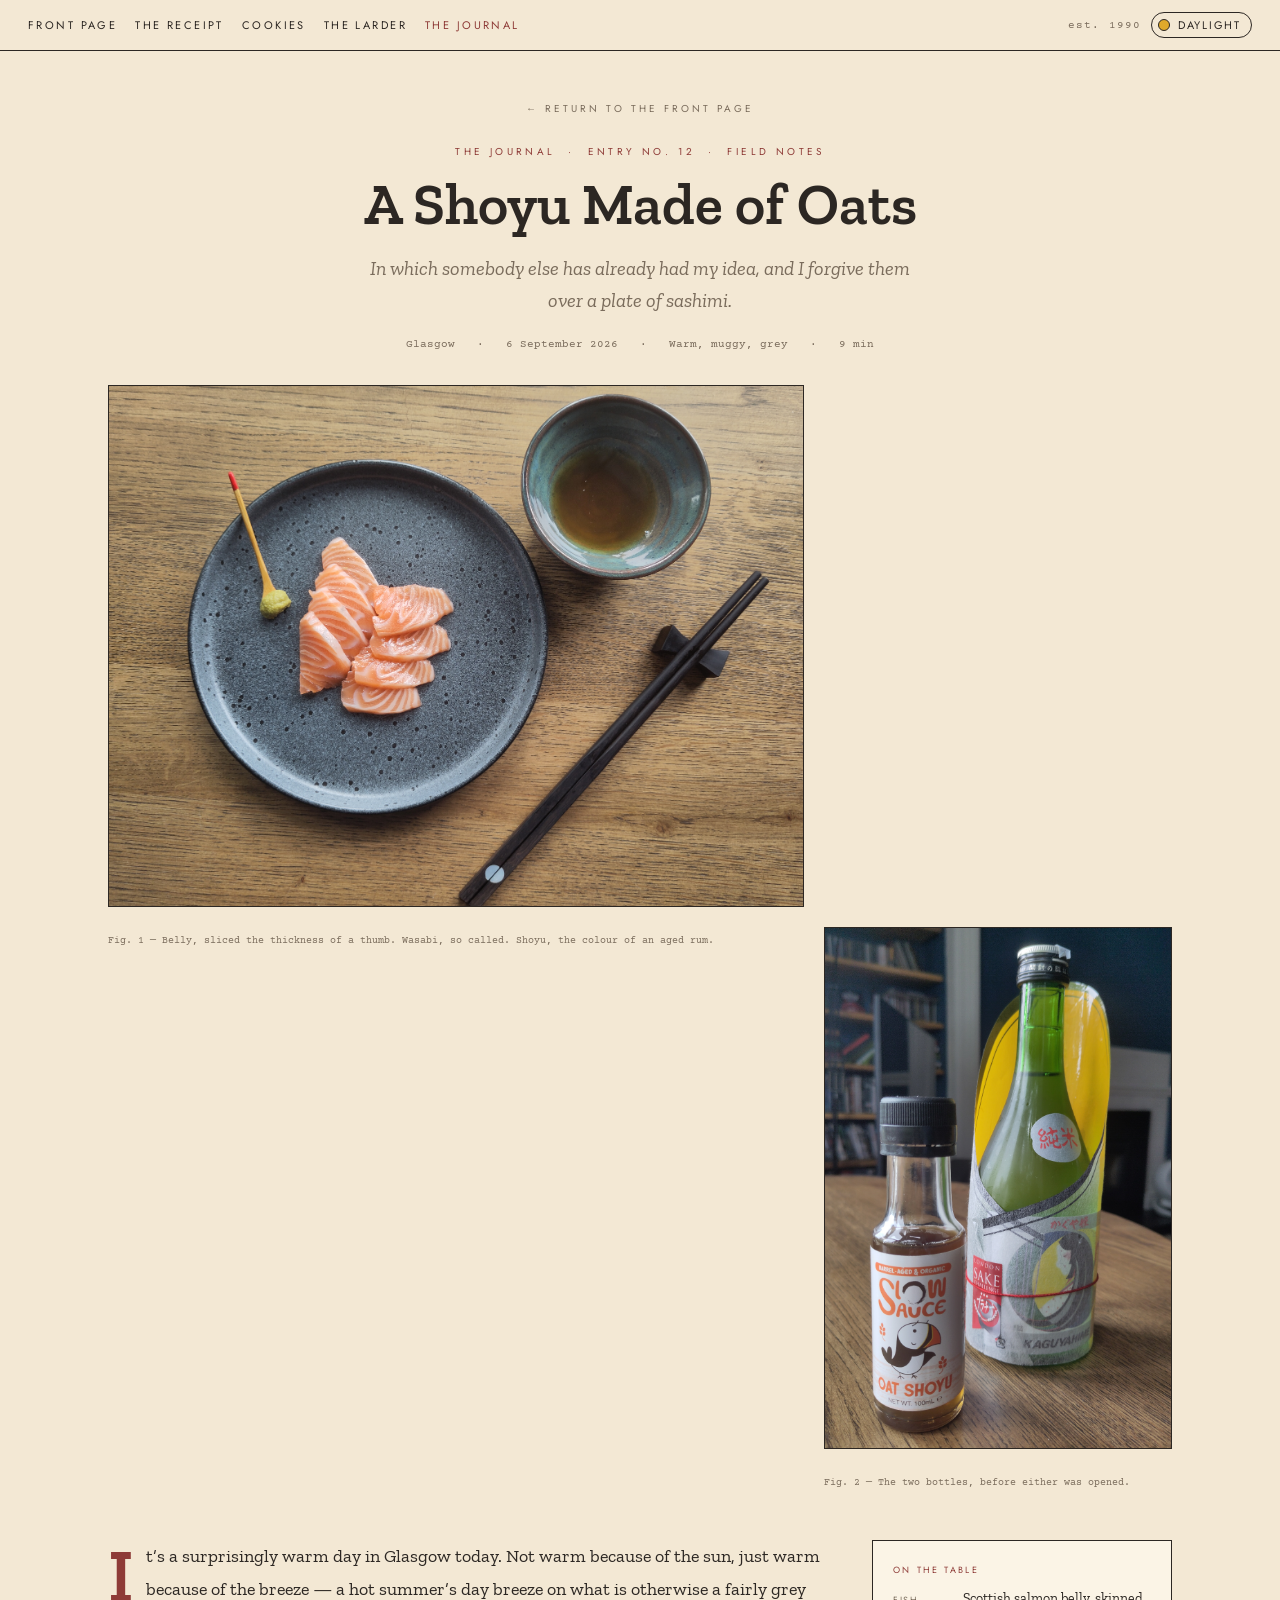
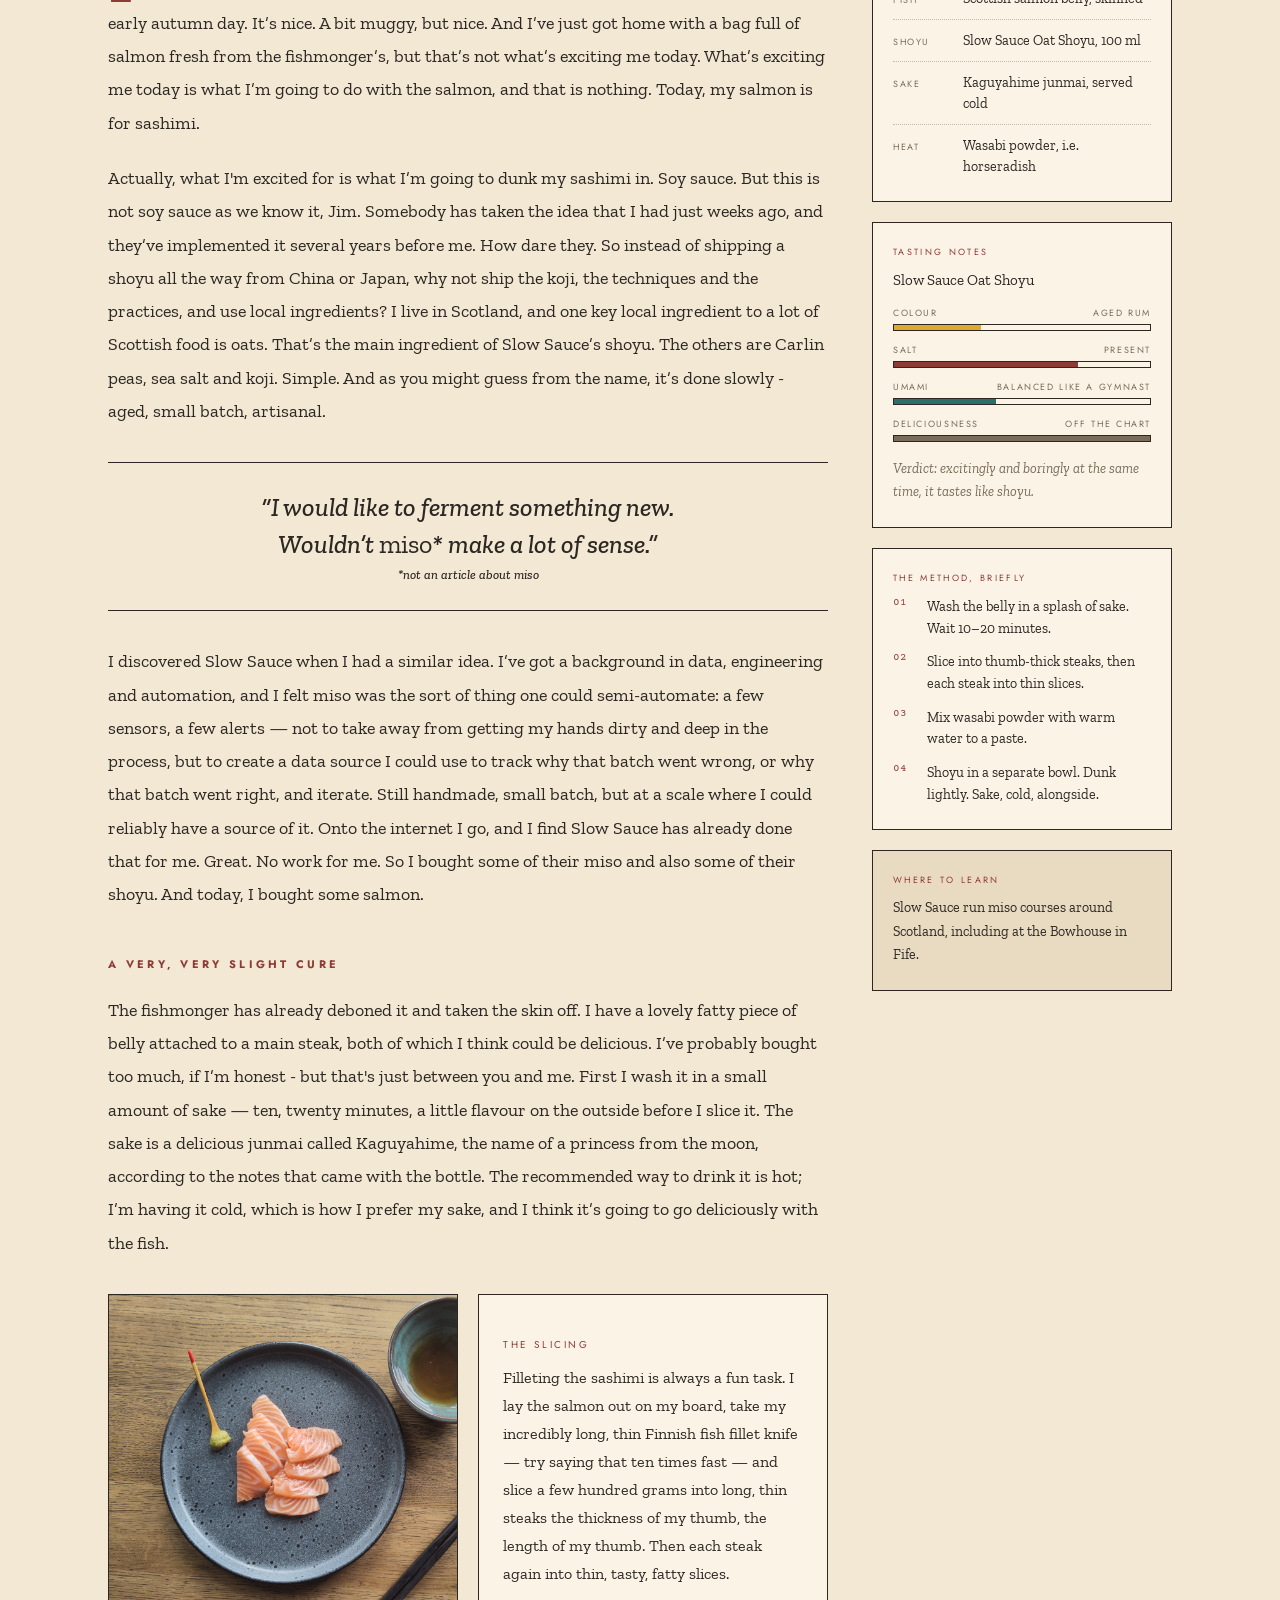
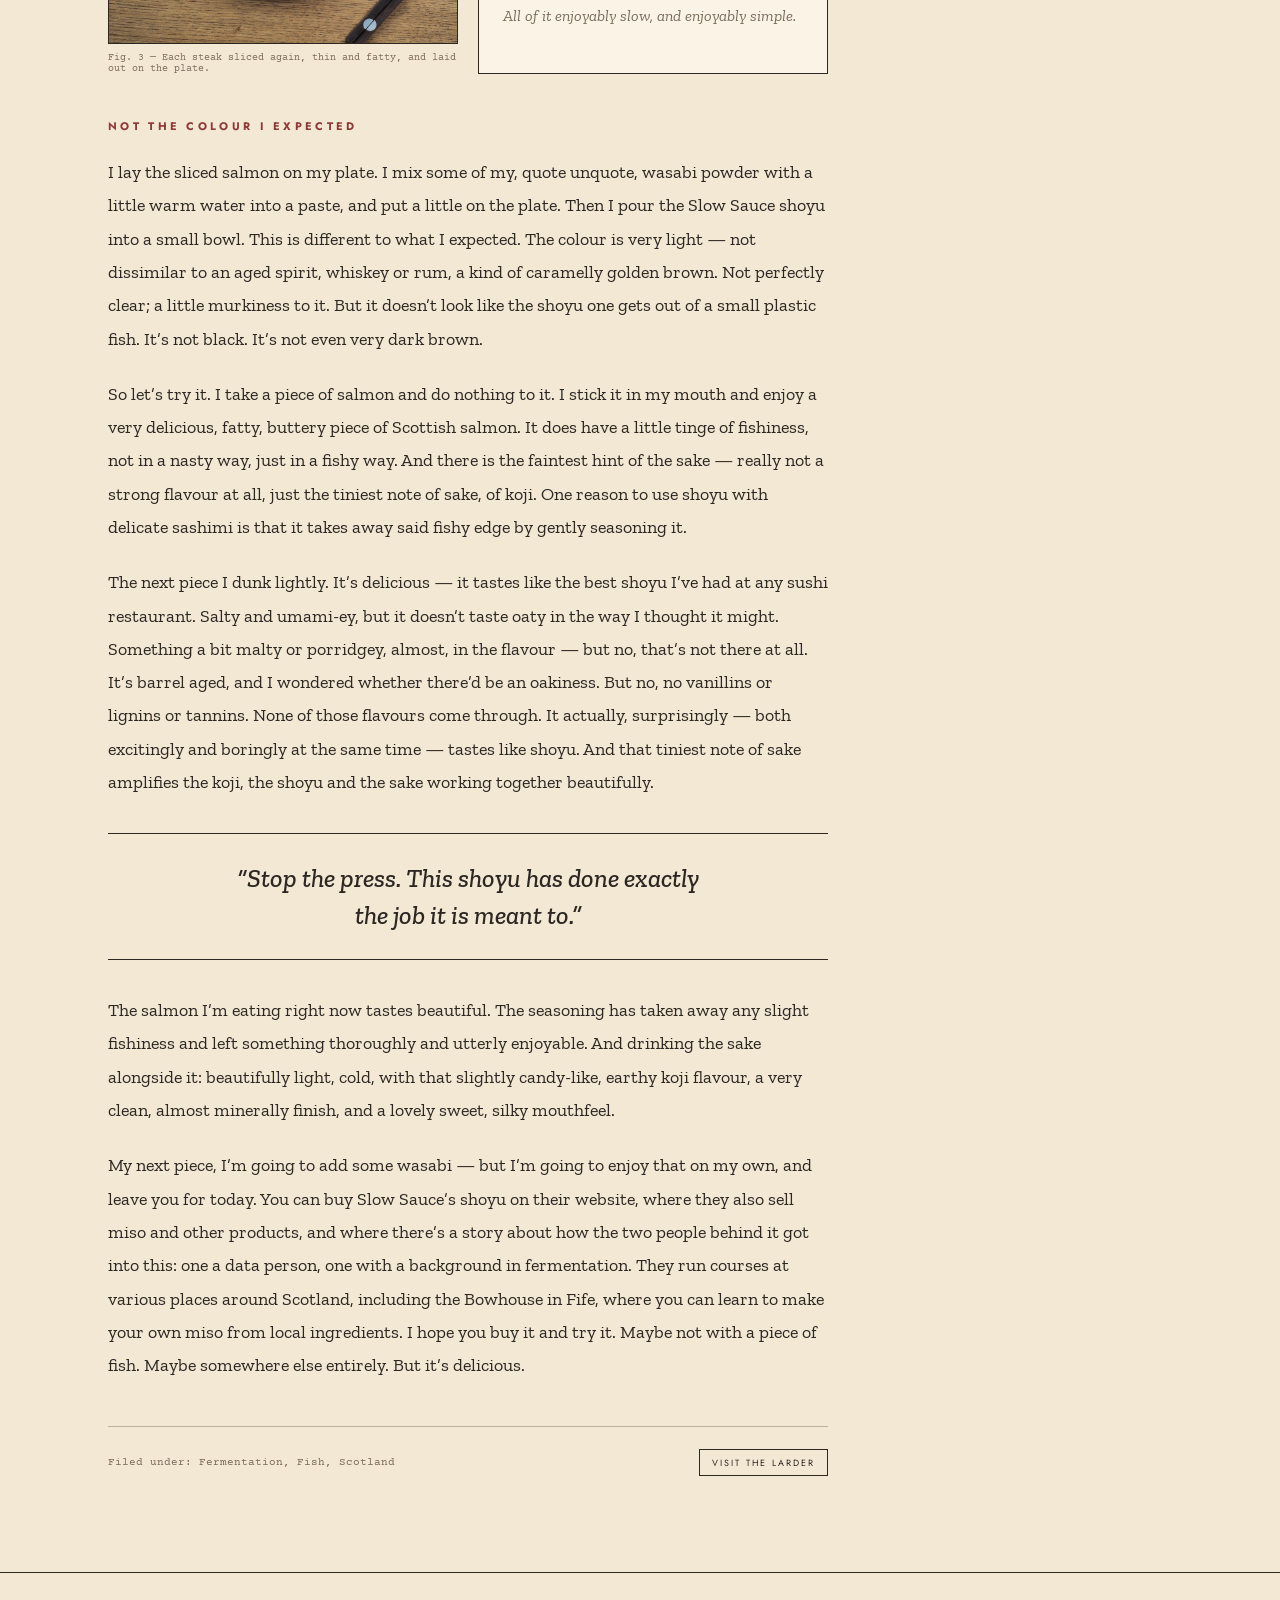
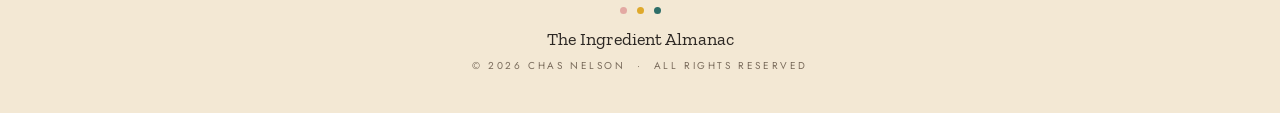
==== pr-preview/pr-1/journal/a-shoyu-made-of-oats.html @ 29a2c3ae "Deploy preview for PR 1 🛫" ====
<!DOCTYPE html>
<html lang="en" data-theme="light">
<head>
<meta charset="utf-8">
<meta name="viewport" content="width=device-width, initial-scale=1">
<title>A Shoyu Made of Oats — The Ingredient Almanac</title>
<meta name="description" content="A warm, muggy Glasgow afternoon, a bag of fresh salmon, and a barrel-aged Scottish oat shoyu from Slow Sauce.">
<link rel="preconnect" href="https://fonts.googleapis.com">
<link rel="preconnect" href="https://fonts.gstatic.com" crossorigin>
<link href="https://fonts.googleapis.com/css2?family=Jost:wght@300;400;500;600&family=Zilla+Slab:ital,wght@0,400;0,500;0,600;1,400&family=Courier+Prime:wght@400&display=swap" rel="stylesheet">
<link href="https://fonts.googleapis.com/css2?family=Material+Symbols+Outlined:opsz,wght,FILL,GRAD@24,200,0,0" rel="stylesheet">
<link rel="stylesheet" href="../assets/style.css">
</head>
<body>

<header class="site-header">
  <nav>
    <a href="../index.html">Front Page</a>
    <a href="../recipes/almond-bergamot-tea-cake.html">The Receipt</a>
    <a href="../recipes/rye-miso-cookies.html">Cookies</a>
    <a href="../larder/index.html">The Larder</a>
    <a href="a-shoyu-made-of-oats.html" aria-current="page">The Journal</a>
  </nav>
  <div class="header-right">
    <span class="est">est. 1990</span>
    <button class="theme-toggle" data-theme-toggle type="button">
      <span class="dot"></span>
      <span data-theme-label>Daylight</span>
    </button>
  </div>
</header>

<div class="wrap">

  <div class="journal-head">
    <a class="btn-plain" href="../index.html">&larr; Return to the Front Page</a>
    <div class="kicker2">The Journal &nbsp;·&nbsp; Entry No. 12 &nbsp;·&nbsp; Field Notes</div>
    <h1 class="serif">A Shoyu Made of Oats</h1>
    <p class="dek">In which somebody else has already had my idea, and I forgive them over a plate of sashimi.</p>
    <div class="meta-row">
      <span>Glasgow</span><span>·</span><span>6 September 2026</span><span>·</span><span>Warm, muggy, grey</span><span>·</span><span>9 min</span>
    </div>
  </div>

  <div class="journal-figures">
    <figure class="fig-a">
      <img src="../assets/blog-sashimi-full.png" alt="Salmon sashimi, wasabi, chopsticks and a bowl of oat shoyu on an oak table">
    </figure>
    <figcaption style="grid-column:1;">Fig. 1 — Belly, sliced the thickness of a thumb. Wasabi, so called. Shoyu, the colour of an aged rum.</figcaption>
    <figure class="fig-b">
      <img src="../assets/blog-bottles.png" alt="A bottle of Slow Sauce oat shoyu beside a bottle of Kaguyahime junmai sake">
    </figure>
    <figcaption style="grid-column:2;">Fig. 2 — The two bottles, before either was opened.</figcaption>
  </div>

  <div class="journal-body-grid">
    <div class="journal-prose">
      <p><span class="drop-cap">I</span>t&rsquo;s a surprisingly warm day in Glasgow today. Not warm because of the sun, just warm because of the breeze — a hot summer&rsquo;s day breeze on what is otherwise a fairly grey early autumn day. It&rsquo;s nice. A bit muggy, but nice. And I&rsquo;ve just got home with a bag full of salmon fresh from the fishmonger&rsquo;s, but that&rsquo;s not what&rsquo;s exciting me today. What&rsquo;s exciting me today is what I&rsquo;m going to do with the salmon, and that is nothing. Today, my salmon is for sashimi.</p>

      <p>Actually, what I'm excited for is what I&rsquo;m going to dunk my sashimi in. Soy sauce. But this is not soy sauce as we know it, Jim. Somebody has taken the idea that I had just weeks ago, and they&rsquo;ve implemented it several years before me. How dare they. So instead of shipping a shoyu all the way from China or Japan, why not ship the koji, the techniques and the practices, and use local ingredients? I live in Scotland, and one key local ingredient to a lot of Scottish food is oats. That&rsquo;s the main ingredient of Slow Sauce&rsquo;s shoyu. The others are Carlin peas, sea salt and koji. Simple. And as you might guess from the name, it&rsquo;s done slowly - aged, small batch, artisanal.</p>

      <div class="pull-quote">
        <p>&ldquo;I would like to ferment something new. Wouldn&rsquo;t <em style="font-style:normal; font-weight:normal;">miso</em>* make a lot of sense.&rdquo;</p>
        <p class="fn">*not an article about miso</p>
      </div>

      <p>I discovered Slow Sauce when I had a similar idea. I&rsquo;ve got a background in data, engineering and automation, and I felt miso was the sort of thing one could semi-automate: a few sensors, a few alerts — not to take away from getting my hands dirty and deep in the process, but to create a data source I could use to track why that batch went wrong, or why that batch went right, and iterate. Still handmade, small batch, but at a scale where I could reliably have a source of it. Onto the internet I go, and I find Slow Sauce has already done that for me. Great. No work for me. So I bought some of their miso and also some of their shoyu. And today, I bought some salmon.</p>

      <h2>A Very, Very Slight Cure</h2>

      <p>The fishmonger has already deboned it and taken the skin off. I have a lovely fatty piece of belly attached to a main steak, both of which I think could be delicious. I&rsquo;ve probably bought too much, if I&rsquo;m honest - but that's just between you and me. First I wash it in a small amount of sake — ten, twenty minutes, a little flavour on the outside before I slice it. The sake is a delicious junmai called Kaguyahime, the name of a princess from the moon, according to the notes that came with the bottle. The recommended way to drink it is hot; I&rsquo;m having it cold, which is how I prefer my sake, and I think it&rsquo;s going to go deliciously with the fish.</p>

      <div class="duo-figures">
        <figure>
          <div class="photo"><img src="../assets/blog-sashimi-plate.png" alt="Sliced salmon sashimi arranged on a speckled grey plate"></div>
          <figcaption class="mono" style="font-size:10px; color:var(--ink-soft); margin-top:8px;">Fig. 3 — Each steak sliced again, thin and fatty, and laid out on the plate.</figcaption>
        </figure>
        <div class="note">
          <div class="note-label">The Slicing</div>
          <p>Filleting the sashimi is always a fun task. I lay the salmon out on my board, take my incredibly long, thin Finnish fish fillet knife — try saying that ten times fast — and slice a few hundred grams into long, thin steaks the thickness of my thumb, the length of my thumb. Then each steak again into thin, tasty, fatty slices.</p>
          <p class="italic">All of it enjoyably slow, and enjoyably simple.</p>
        </div>
      </div>

      <h2>Not the Colour I Expected</h2>

      <p>I lay the sliced salmon on my plate. I mix some of my, quote unquote, wasabi powder with a little warm water into a paste, and put a little on the plate. Then I pour the Slow Sauce shoyu into a small bowl. This is different to what I expected. The colour is very light — not dissimilar to an aged spirit, whiskey or rum, a kind of caramelly golden brown. Not perfectly clear; a little murkiness to it. But it doesn&rsquo;t look like the shoyu one gets out of a small plastic fish. It&rsquo;s not black. It&rsquo;s not even very dark brown.</p>

      <p>So let&rsquo;s try it. I take a piece of salmon and do nothing to it. I stick it in my mouth and enjoy a very delicious, fatty, buttery piece of Scottish salmon. It does have a little tinge of fishiness, not in a nasty way, just in a fishy way. And there is the faintest hint of the sake — really not a strong flavour at all, just the tiniest note of sake, of koji.&nbsp;One reason to use shoyu with delicate sashimi is that it takes away said fishy edge by gently seasoning it.</p>

      <p>The next piece I dunk lightly. It&rsquo;s delicious — it tastes like the best shoyu I&rsquo;ve had at any sushi restaurant. Salty and umami-ey, but it doesn&rsquo;t taste oaty in the way I thought it might. Something a bit malty or porridgey, almost, in the flavour — but no, that&rsquo;s not there at all. It&rsquo;s barrel aged, and I wondered whether there&rsquo;d be an oakiness. But no, no vanillins or lignins or tannins. None of those flavours come through. It actually, surprisingly — both excitingly and boringly at the same time — tastes like shoyu. And that tiniest note of sake amplifies the koji, the shoyu and the sake working together beautifully.</p>

      <div class="pull-quote">
        <p>&ldquo;Stop the press. This shoyu has done exactly the job it is meant to.&rdquo;</p>
      </div>

      <p>The salmon I&rsquo;m eating right now tastes beautiful. The seasoning has taken away any slight fishiness and left something thoroughly and utterly enjoyable. And drinking the sake alongside it: beautifully light, cold, with that slightly candy-like, earthy koji flavour, a very clean, almost minerally finish, and a lovely sweet, silky mouthfeel.</p>

      <p>My next piece, I&rsquo;m going to add some wasabi — but I&rsquo;m going to enjoy that on my own, and leave you for today. You can buy Slow Sauce&rsquo;s shoyu on their website, where they also sell miso and other products, and where there&rsquo;s a story about how the two people behind it got into this: one a data person, one with a background in fermentation. They run courses at various places around Scotland, including the Bowhouse in Fife, where you can learn to make your own miso from local ingredients. I hope you buy it and try it. Maybe not with a piece of fish. Maybe somewhere else entirely. But it&rsquo;s delicious.</p>

      <div class="article-footer-row">
        <span>Filed under: Fermentation, Fish, Scotland</span>
        <span class="spacer"></span>
        <a class="btn btn-secondary btn-small" href="../larder/index.html">Visit the Larder</a>
      </div>
    </div>

    <div class="journal-sidebar">
      <div class="sidebar-card">
        <div class="sc-label">On the Table</div>
        <ul>
          <li><span class="k">Fish</span><span class="v">Scottish salmon belly, skinned</span></li>
          <li><span class="k">Shoyu</span><span class="v">Slow Sauce Oat Shoyu, 100 ml</span></li>
          <li><span class="k">Sake</span><span class="v">Kaguyahime junmai, served cold</span></li>
          <li><span class="k">Heat</span><span class="v">Wasabi powder, i.e. horseradish</span></li>
        </ul>
      </div>

      <div class="sidebar-card">
        <div class="sc-label">Tasting Notes</div>
        <div class="tasting-name">Slow Sauce Oat Shoyu</div>
        <div class="meter">
          <div class="meter-row">
            <div class="meter-label"><span>Colour</span><span>Aged rum</span></div>
            <div class="meter-bar" style="background: linear-gradient(90deg, var(--mustard) 0 34%, transparent 34%);"></div>
          </div>
          <div class="meter-row">
            <div class="meter-label"><span>Salt</span><span>Present</span></div>
            <div class="meter-bar" style="background: linear-gradient(90deg, var(--oxblood) 0 72%, transparent 72%);"></div>
          </div>
          <div class="meter-row">
            <div class="meter-label"><span>Umami</span><span>Balanced like a gymnast</span></div>
            <div class="meter-bar" style="background: linear-gradient(90deg, var(--teal) 0 40%, transparent 40%);"></div>
          </div>
          <div class="meter-row">
            <div class="meter-label"><span>Deliciousness</span><span>Off the chart</span></div>
            <div class="meter-bar" style="background: var(--ink-soft);"></div>
          </div>
        </div>
        <p class="verdict">Verdict: excitingly and boringly at the same time, it tastes like shoyu.</p>
      </div>

      <div class="sidebar-card">
        <div class="sc-label">The Method, Briefly</div>
        <ol>
          <li><span class="num">01</span><span class="txt">Wash the belly in a splash of sake. Wait 10&ndash;20 minutes.</span></li>
          <li><span class="num">02</span><span class="txt">Slice into thumb-thick steaks, then each steak into thin slices.</span></li>
          <li><span class="num">03</span><span class="txt">Mix wasabi powder with warm water to a paste.</span></li>
          <li><span class="num">04</span><span class="txt">Shoyu in a separate bowl. Dunk lightly. Sake, cold, alongside.</span></li>
        </ol>
      </div>

      <div class="sidebar-card tint">
        <div class="sc-label">Where to Learn</div>
        <p>Slow Sauce run miso courses around Scotland, including at the Bowhouse in Fife.</p>
      </div>
    </div>
  </div>

</div>

<footer class="site-footer">
  <div class="dots">
    <span class="dot" style="background:var(--rose);"></span>
    <span class="dot" style="background:var(--mustard);"></span>
    <span class="dot" style="background:var(--teal);"></span>
  </div>
  <div class="name serif">The Ingredient Almanac</div>
  <div class="copy">&copy; 2026 Chas Nelson &nbsp;·&nbsp; All rights reserved</div>
</footer>

<script src="../assets/theme.js"></script>
</body>
</html>
---- pr-preview/pr-1/assets/style.css ----
/* The Ingredient Almanac — shared stylesheet */

:root {
  color-scheme: light dark;
}

[data-theme="light"] {
  --paper: #F3E8D4;
  --paper-2: #E9DBC1;
  --card: #FBF4E6;
  --ink: #2C2723;
  --ink-soft: #7A6C5C;
  --line: #2C2723;
  --hair: rgba(44, 39, 35, .28);
  --rose: #E3A9A3;
  --mustard: #DFA92B;
  --teal: #2E6E68;
  --oxblood: #8E3B37;
  --sky: #A8C7CA;
  --on-rose: #2C2723;
  --on-teal: #F3E8D4;
}

[data-theme="dark"] {
  --paper: #1A2123;
  --paper-2: #222C2F;
  --card: #263234;
  --ink: #F0E4CE;
  --ink-soft: #A0937F;
  --line: #8C806E;
  --hair: rgba(240, 228, 206, .24);
  --rose: #C4807B;
  --mustard: #C6912A;
  --teal: #7FB3AA;
  --oxblood: #A6524D;
  --sky: #6E9297;
  --on-rose: #1A2123;
  --on-teal: #1A2123;
}

* { box-sizing: border-box; }

html, body {
  margin: 0;
  padding: 0;
}

body {
  background: var(--paper);
  color: var(--ink);
  font-family: 'Jost', Helvetica, sans-serif;
  min-height: 100vh;
}

a { color: var(--oxblood); text-decoration: none; }
a:hover { color: var(--teal); }
::selection { background: var(--mustard); color: #2C2723; }
img { max-width: 100%; }

.ms {
  font-family: 'Material Symbols Outlined';
  font-weight: normal;
  font-style: normal;
  line-height: 1;
  letter-spacing: normal;
  text-transform: none;
  display: inline-block;
  white-space: nowrap;
  direction: ltr;
  -webkit-font-smoothing: antialiased;
}

.serif { font-family: 'Zilla Slab', Georgia, serif; }
.mono { font-family: 'Courier Prime', monospace; }

.label {
  font-size: 10px;
  letter-spacing: .3em;
  text-transform: uppercase;
}

.wrap { max-width: 1120px; margin: 0 auto; padding: 0 28px 96px; }
.wrap-narrow { max-width: 880px; margin: 0 auto; padding: 0 28px 96px; }

/* Header */
.site-header {
  display: flex;
  align-items: center;
  justify-content: space-between;
  gap: 24px;
  padding: 12px 28px;
  border-bottom: 1px solid var(--line);
  font-size: 11px;
  letter-spacing: .22em;
  text-transform: uppercase;
}
.site-header nav {
  display: flex;
  gap: 18px;
  align-items: center;
  flex-wrap: wrap;
}
.site-header nav a {
  color: var(--ink);
}
.site-header nav a:hover,
.site-header nav a[aria-current="page"] {
  color: var(--oxblood);
}
.header-right {
  display: flex;
  gap: 10px;
  align-items: center;
}
.est {
  color: var(--ink-soft);
  font-family: 'Courier Prime', monospace;
  letter-spacing: .1em;
  text-transform: none;
}

.theme-toggle {
  display: flex;
  align-items: center;
  gap: 8px;
  background: none;
  border: 1px solid var(--line);
  border-radius: 999px;
  padding: 4px 10px 4px 6px;
  font: inherit;
  letter-spacing: .16em;
  text-transform: uppercase;
  color: var(--ink);
  cursor: pointer;
}
.theme-toggle .dot {
  width: 12px;
  height: 12px;
  border-radius: 50%;
  background: var(--mustard);
  border: 1px solid var(--line);
  display: inline-block;
}

/* Buttons */
.btn {
  border: 1px solid var(--line);
  padding: 12px 26px;
  font-family: 'Jost', sans-serif;
  font-size: 11px;
  letter-spacing: .24em;
  text-transform: uppercase;
  cursor: pointer;
  display: inline-block;
}
.btn-primary {
  background: var(--oxblood);
  color: #F3E8D4;
}
.btn-primary:hover { background: var(--teal); color: var(--on-teal); }
.btn-secondary {
  background: none;
  color: var(--ink);
}
.btn-secondary:hover { background: var(--mustard); color: #2C2723; }
.btn-small {
  padding: 6px 12px;
  font-size: 9px;
  letter-spacing: .22em;
  white-space: nowrap;
}
.btn-plain {
  background: none;
  border: none;
  padding: 0;
  font-family: 'Jost', sans-serif;
  font-size: 10px;
  letter-spacing: .3em;
  text-transform: uppercase;
  color: var(--ink-soft);
  cursor: pointer;
}
.btn-plain:hover { color: var(--oxblood); }

/* Section divider */
.section-head {
  display: flex;
  align-items: center;
  gap: 14px;
  margin: 64px 0 26px;
}
.section-head h2, .section-head h3 {
  font-size: 11px;
  letter-spacing: .3em;
  text-transform: uppercase;
  margin: 0;
  white-space: nowrap;
}
.section-head .rule {
  height: 1px;
  background: var(--hair);
  flex: 1;
}
.section-head .aside {
  font-family: 'Courier Prime', monospace;
  font-size: 11px;
  color: var(--ink-soft);
  white-space: nowrap;
}

/* Hero */
.hero {
  text-align: center;
  padding: 56px 0 28px;
}
.hero h1 {
  font-family: 'Zilla Slab', Georgia, serif;
  font-weight: 600;
  font-size: 74px;
  line-height: .96;
  letter-spacing: -.01em;
  margin: 18px 0 0;
}
.hero .kicker {
  display: flex;
  align-items: center;
  justify-content: center;
  gap: 12px;
  margin: 22px auto 0;
  max-width: 620px;
}
.hero .kicker .rule { height: 1px; background: var(--line); flex: 1; }
.hero .kicker .diamond {
  width: 8px; height: 8px; background: var(--oxblood); transform: rotate(45deg); display: inline-block;
}
.hero .kicker .mid {
  font-size: 11px; letter-spacing: .28em; text-transform: uppercase; white-space: nowrap;
}

/* Feature panel */
.feature {
  border: 1px solid var(--line);
  background: var(--card);
  display: grid;
  grid-template-columns: 1fr 1fr;
  align-items: stretch;
}
.feature-text {
  padding: 40px 40px 34px;
  display: flex;
  flex-direction: column;
  justify-content: center;
  text-align: center;
  border-right: 1px solid var(--line);
}
.feature-text h2 {
  font-family: 'Zilla Slab', Georgia, serif;
  font-weight: 500;
  font-size: 40px;
  line-height: 1.06;
  margin: 16px 0 0;
}
.feature-text p {
  font-family: 'Zilla Slab', Georgia, serif;
  font-size: 16px;
  line-height: 1.65;
  color: var(--ink-soft);
  margin: 16px auto 0;
  max-width: 34ch;
}
.stat-row {
  display: flex;
  justify-content: center;
  gap: 0;
  margin: 26px auto 0;
  border: 1px solid var(--line);
}
.stat-row .stat {
  padding: 10px 18px;
  border-right: 1px solid var(--line);
  text-align: center;
}
.stat-row .stat:last-child { border-right: none; }
.stat .stat-k {
  font-size: 9px; letter-spacing: .24em; text-transform: uppercase; color: var(--ink-soft);
}
.stat .stat-v { font-family: 'Courier Prime', monospace; font-size: 14px; margin-top: 3px; }

.feature-media {
  position: relative;
  min-height: 420px;
  overflow: hidden;
}
.feature-media img {
  position: absolute; inset: 0; width: 100%; height: 100%; object-fit: cover; display: block;
}
.photo-credit {
  position: absolute;
  left: 10px; bottom: 10px;
  background: var(--card);
  border: 1px solid var(--line);
  padding: 4px 8px;
  font-family: 'Courier Prime', monospace;
  font-size: 9px;
  color: var(--ink-soft);
  max-width: 70%;
  overflow: hidden;
  text-overflow: ellipsis;
  white-space: nowrap;
}

/* Index / recipe grid */
.recipe-grid {
  display: grid;
  grid-template-columns: repeat(3, 1fr);
  gap: 20px;
}
.recipe-card {
  border: 1px solid var(--line);
  background: var(--card);
  display: block;
  text-align: center;
  font: inherit;
  color: var(--ink);
  padding: 0;
  cursor: default;
}
a.recipe-card { cursor: pointer; }
a.recipe-card:hover { background: var(--paper-2); }
.recipe-card .media {
  position: relative;
  height: 168px;
  border-bottom: 1px solid var(--line);
  overflow: hidden;
  background: var(--paper-2);
}
.recipe-card .media img {
  position: absolute; inset: 0; width: 100%; height: 100%; object-fit: cover; display: block;
}
.recipe-card .media .credit {
  position: absolute; left: 8px; bottom: 8px;
  background: var(--card); border: 1px solid var(--line);
  padding: 3px 6px; font-family: 'Courier Prime', monospace; font-size: 8px; color: var(--ink-soft);
  max-width: 78%; overflow: hidden; text-overflow: ellipsis; white-space: nowrap;
}
.recipe-card .body { padding: 18px 18px 20px; }
.recipe-card .eyebrow { font-size: 9px; letter-spacing: .26em; text-transform: uppercase; color: var(--oxblood); }
.recipe-card h4 { font-family: 'Zilla Slab', Georgia, serif; font-size: 20px; line-height: 1.2; margin: 10px 0 12px; font-weight: 500; }
.recipe-card .meta { font-family: 'Courier Prime', monospace; font-size: 11px; color: var(--ink-soft); }

/* Journal teaser */
.journal-teaser {
  display: grid;
  grid-template-columns: 340px 1fr;
  align-items: stretch;
  border: 1px solid var(--line);
  background: var(--card);
  text-align: left;
  color: var(--ink);
  width: 100%;
}
.journal-teaser:hover { background: var(--paper-2); }
.journal-teaser .media {
  position: relative;
  min-height: 240px;
  border-right: 1px solid var(--line);
  overflow: hidden;
  background: var(--paper-2);
}
.journal-teaser .media img { position: absolute; inset: 0; width: 100%; height: 100%; object-fit: cover; display: block; }
.journal-teaser .body { padding: 30px 34px 32px; }
.journal-teaser .eyebrow { font-size: 10px; letter-spacing: .3em; text-transform: uppercase; color: var(--oxblood); }
.journal-teaser h4 { font-family: 'Zilla Slab', Georgia, serif; font-size: 30px; line-height: 1.12; margin: 12px 0 10px; font-weight: 500; }
.journal-teaser p { font-family: 'Zilla Slab', Georgia, serif; font-size: 15px; line-height: 1.7; color: var(--ink-soft); margin: 0; max-width: 58ch; }
.journal-teaser .read-more { font-family: 'Courier Prime', monospace; font-size: 11px; color: var(--ink-soft); margin-top: 16px; }

/* Goods grid (larder previews) */
.goods-grid {
  display: grid;
  grid-template-columns: repeat(4, 1fr);
  gap: 20px;
}
.goods-grid.wide { grid-template-columns: repeat(2, 1fr); }
.good-card {
  border: 1px solid var(--line);
  background: var(--card);
  text-align: center;
  color: var(--ink);
  display: flex;
  flex-direction: column;
}
.good-card:hover { background: var(--paper-2); }
.good-card .media { height: 170px; background: var(--paper-2); border-bottom: 1px solid var(--line); position: relative; overflow: hidden; }
.goods-grid.wide .good-card .media { height: 260px; position: relative; }
.good-card .media img { position: absolute; inset: 0; width: 100%; height: 100%; object-fit: cover; display: block; }
.good-card .n-badge {
  position: absolute; left: 0; top: 0;
  background: var(--card); border-right: 1px solid var(--line); border-bottom: 1px solid var(--line);
  padding: 5px 10px; font-family: 'Courier Prime', monospace; font-size: 10px;
}
.good-card .body { padding: 16px 14px 18px; flex: 1; display: flex; flex-direction: column; gap: 4px; }
.goods-grid.wide .good-card .body { padding: 22px 22px 24px; text-align: left; gap: 10px; }
.good-card .maker { font-size: 9px; letter-spacing: .24em; text-transform: uppercase; color: var(--oxblood); }
.good-card h5 { font-family: 'Zilla Slab', Georgia, serif; font-size: 17px; line-height: 1.25; margin: 8px 0; font-weight: 500; }
.goods-grid.wide .good-card h5 { font-size: 24px; }
.good-card .price { font-family: 'Courier Prime', monospace; font-size: 11px; color: var(--ink-soft); }
.good-card .size { font-family: 'Courier Prime', monospace; font-size: 10px; color: var(--ink-soft); }
.good-card .blurb { font-family: 'Zilla Slab', Georgia, serif; font-size: 15px; line-height: 1.65; color: var(--ink-soft); margin: 4px 0 0; }
.good-card .footer-row {
  display: flex; align-items: center; justify-content: space-between; gap: 12px;
  margin-top: auto; padding-top: 16px; border-top: 1px dotted var(--hair);
}
.good-card .footer-row .price { font-size: 18px; color: var(--ink); }

/* Departments */
.departments {
  margin: 64px 0 0;
  border-top: 1px solid var(--line);
  border-bottom: 1px solid var(--line);
  display: grid;
  grid-template-columns: repeat(3, 1fr);
}
.department {
  padding: 30px 26px;
  border-right: 1px solid var(--hair);
  text-align: center;
}
.department:last-child { border-right: none; }
.department .dept-label { font-size: 10px; letter-spacing: .28em; text-transform: uppercase; color: var(--oxblood); }
.department h4 { font-family: 'Zilla Slab', Georgia, serif; font-size: 22px; margin: 10px 0 8px; font-weight: 500; }
.department p { font-family: 'Zilla Slab', Georgia, serif; font-size: 14px; line-height: 1.6; color: var(--ink-soft); margin: 0 auto; max-width: 30ch; }

/* Article header */
.article-head {
  text-align: center;
  padding: 48px 0 0;
}
.article-head .chapter { font-size: 10px; letter-spacing: .3em; text-transform: uppercase; color: var(--oxblood); margin-top: 26px; }
.article-head h1 {
  font-family: 'Zilla Slab', Georgia, serif;
  font-weight: 600;
  font-size: 56px;
  line-height: 1.02;
  margin: 16px 0 0;
}
.article-head .dek {
  font-family: 'Zilla Slab', Georgia, serif;
  font-style: italic;
  font-size: 19px;
  line-height: 1.6;
  color: var(--ink-soft);
  margin: 18px auto 0;
  max-width: 46ch;
}
.article-head .byline {
  display: flex;
  justify-content: center;
  gap: 26px;
  margin-top: 24px;
  font-family: 'Courier Prime', monospace;
  font-size: 11px;
  color: var(--ink-soft);
  flex-wrap: wrap;
}

.hero-image {
  position: relative;
  margin: 34px 0 0;
  border: 1px solid var(--line);
  height: 420px;
  overflow: hidden;
}
.hero-image img { position: absolute; inset: 0; width: 100%; height: 100%; object-fit: cover; display: block; }
.figure-caption {
  display: flex;
  justify-content: space-between;
  gap: 16px;
  font-family: 'Courier Prime', monospace;
  font-size: 10px;
  color: var(--ink-soft);
  margin-top: 8px;
}

.lede {
  font-family: 'Zilla Slab', Georgia, serif;
  font-size: 18px;
  line-height: 1.8;
  margin: 40px 0 0;
}

/* Recipe card */
.recipe-box {
  border: 1px solid var(--line);
  background: var(--card);
  margin: 44px 0 0;
}
.recipe-box .form-head {
  display: flex;
  align-items: center;
  justify-content: space-between;
  padding: 12px 20px;
  border-bottom: 1px solid var(--line);
  background: var(--paper-2);
  font-size: 10px;
  letter-spacing: .26em;
  text-transform: uppercase;
}
.recipe-box .title-block { padding: 28px 28px 8px; text-align: center; }
.recipe-box .title-block h2 { font-family: 'Zilla Slab', Georgia, serif; font-weight: 500; font-size: 26px; margin: 0; }
.recipe-box .title-block .by { font-family: 'Courier Prime', monospace; font-size: 11px; color: var(--ink-soft); margin-top: 8px; }

.time-row {
  display: grid;
  border-top: 1px solid var(--hair);
  border-bottom: 1px solid var(--line);
  margin-top: 22px;
}
.time-row .cell {
  padding: 16px 10px;
  text-align: center;
  border-right: 1px solid var(--hair);
}
.time-row .cell:last-child { border-right: none; }
.time-row .cell .k { font-size: 9px; letter-spacing: .22em; text-transform: uppercase; color: var(--ink-soft); }
.time-row .cell .v { font-family: 'Courier Prime', monospace; font-size: 14px; margin-top: 4px; }

.recipe-cols {
  display: grid;
  grid-template-columns: 1fr 1.35fr;
}
.recipe-cols .ingredients-col { padding: 26px 24px 30px; border-right: 1px solid var(--hair); }
.recipe-cols .method-col { padding: 26px 26px 30px; }
.col-head { display: flex; align-items: center; justify-content: space-between; gap: 10px; margin-bottom: 14px; }
.col-head .col-label { font-size: 10px; letter-spacing: .26em; text-transform: uppercase; }

.units-toggle {
  background: none;
  border: 1px solid var(--hair);
  padding: 3px 8px;
  font-family: 'Courier Prime', monospace;
  font-size: 10px;
  color: var(--ink-soft);
  cursor: pointer;
}
.units-toggle:hover { border-color: var(--line); color: var(--ink); }

.ingredient-list { list-style: none; margin: 0; padding: 0; }
.ingredient-list li {
  font-family: 'Zilla Slab', Georgia, serif;
  font-size: 15px;
  line-height: 1.45;
  padding: 8px 0;
  border-bottom: 1px dotted var(--hair);
  display: flex;
  gap: 10px;
}
.ingredient-list .n { font-family: 'Courier Prime', monospace; font-size: 11px; color: var(--oxblood); padding-top: 2px; min-width: 22px; }

.method-list { list-style: none; margin: 0; padding: 0; display: flex; flex-direction: column; gap: 18px; }
.method-list li { display: grid; grid-template-columns: 34px 1fr; gap: 14px; align-items: start; }
.method-list .step-n {
  width: 34px; height: 34px; border: 1px solid var(--line); border-radius: 50%;
  display: flex; align-items: center; justify-content: center; font-family: 'Courier Prime', monospace; font-size: 13px;
}
.method-list .step-name { font-size: 10px; letter-spacing: .22em; text-transform: uppercase; color: var(--oxblood); margin-bottom: 4px; }
.method-list .step-text { font-family: 'Zilla Slab', Georgia, serif; font-size: 15px; line-height: 1.65; }

.recipe-footnote {
  display: flex;
  justify-content: center;
  gap: 30px;
  padding: 14px 20px;
  border-top: 1px solid var(--line);
  background: var(--paper-2);
  font-family: 'Courier Prime', monospace;
  font-size: 11px;
  color: var(--ink-soft);
  flex-wrap: wrap;
  text-align: center;
}

.notes-grid {
  display: grid;
  grid-template-columns: 1fr 1fr;
  gap: 20px;
  margin-top: 20px;
}
.note-card { border: 1px solid var(--line); background: var(--card); padding: 22px 22px 24px; }
.note-card .note-label { font-size: 10px; letter-spacing: .26em; text-transform: uppercase; color: var(--oxblood); }
.note-card p { font-family: 'Zilla Slab', Georgia, serif; font-size: 15px; line-height: 1.7; margin: 10px 0 0; }
.note-card p.italic { font-style: italic; }

/* Provisions strip (cookies page) */
.provisions-strip { display: flex; flex-direction: column; gap: 16px; }
.provision-row {
  border: 1px solid var(--line);
  background: var(--card);
  display: grid;
  grid-template-columns: 150px 1fr 160px;
  align-items: stretch;
}
.provision-row .media { position: relative; background: var(--paper-2); border-right: 1px solid var(--hair); min-height: 150px; overflow: hidden; }
.provision-row .media img { position: absolute; inset: 0; width: 100%; height: 100%; object-fit: cover; display: block; }
.provision-row .body { padding: 20px 22px; }
.provision-row .maker { font-size: 9px; letter-spacing: .24em; text-transform: uppercase; color: var(--oxblood); }
.provision-row h5 { font-family: 'Zilla Slab', Georgia, serif; font-size: 21px; margin: 8px 0 4px; font-weight: 500; }
.provision-row .size { font-family: 'Courier Prime', monospace; font-size: 10px; color: var(--ink-soft); }
.provision-row .why { font-family: 'Zilla Slab', Georgia, serif; font-style: italic; font-size: 15px; line-height: 1.6; margin: 10px 0 0; max-width: 52ch; }
.provision-row .buy {
  border-left: 1px solid var(--hair);
  padding: 20px 18px;
  display: flex;
  flex-direction: column;
  align-items: center;
  justify-content: center;
  gap: 12px;
}
.provision-row .buy .price { font-family: 'Courier Prime', monospace; font-size: 18px; }

/* Larder page */
.larder-head {
  text-align: center;
  padding: 48px 0 0;
}
.larder-head h1 {
  font-family: 'Zilla Slab', Georgia, serif;
  font-weight: 600;
  font-size: 54px;
  line-height: 1.02;
  margin: 14px 0 0;
}
.larder-head p {
  font-family: 'Zilla Slab', Georgia, serif;
  font-size: 16px;
  line-height: 1.7;
  color: var(--ink-soft);
  margin: 16px auto 0;
  max-width: 56ch;
}

/* Product page */
.product-topbar {
  display: flex;
  align-items: center;
  justify-content: space-between;
  gap: 20px;
  padding: 26px 0 22px;
}
.product-panel {
  border: 1px solid var(--line);
  display: grid;
  grid-template-columns: 1fr 1fr;
  background: var(--card);
}
.product-media { position: relative; min-height: 520px; background: var(--paper-2); border-right: 1px solid var(--line); overflow: hidden; }
.product-media img { position: absolute; inset: 0; width: 100%; height: 100%; object-fit: cover; display: block; }
.product-info { padding: 40px 40px 36px; display: flex; flex-direction: column; }
.product-info .brand { font-size: 10px; letter-spacing: .3em; text-transform: uppercase; color: var(--oxblood); }
.product-info h1 { font-family: 'Zilla Slab', Georgia, serif; font-weight: 600; font-size: 40px; line-height: 1.06; margin: 12px 0 8px; }
.product-info .size { font-family: 'Courier Prime', monospace; font-size: 11px; color: var(--ink-soft); }
.chip-row { display: flex; flex-wrap: wrap; gap: 8px; margin-top: 16px; }
.chip {
  display: inline-flex; align-items: center; gap: 7px;
  background: var(--paper);
  padding: 6px 11px 6px 8px;
}
.chip .ms { font-size: 16px; }
.chip span.label { font-size: 10px; letter-spacing: .18em; text-transform: uppercase; }
.chip.in { border: 1px solid var(--line); }
.chip.free { border: 1px solid var(--teal); }
.chip.may { border: 1px dashed var(--line); }
.product-info .blurb { font-family: 'Zilla Slab', Georgia, serif; font-size: 16px; line-height: 1.75; margin: 18px 0 0; }
.spec-grid {
  display: grid;
  grid-template-columns: 1fr 1fr;
  border: 1px solid var(--line);
  margin: 24px 0 0;
}
.spec-grid .cell { padding: 12px 14px; border-right: 1px solid var(--hair); border-bottom: 1px solid var(--hair); }
.spec-grid .k { font-size: 9px; letter-spacing: .22em; text-transform: uppercase; color: var(--ink-soft); }
.spec-grid .v { font-family: 'Courier Prime', monospace; font-size: 13px; margin-top: 4px; }
.buy-row {
  display: flex; align-items: center; gap: 16px;
  margin-top: 26px; padding-top: 22px; border-top: 1px solid var(--hair);
}
.buy-row .price { font-family: 'Courier Prime', monospace; font-size: 26px; }
.dispatch-note { font-family: 'Courier Prime', monospace; font-size: 10px; color: var(--ink-soft); margin-top: 12px; }
.maker-link { font-family: 'Jost', sans-serif; font-size: 10px; letter-spacing: .22em; text-transform: uppercase; border-bottom: 1px solid var(--hair); }

/* Footer */
.site-footer {
  border-top: 1px solid var(--line);
  padding: 34px 28px 40px;
  text-align: center;
}
.site-footer .dots { display: flex; align-items: center; justify-content: center; gap: 10px; }
.site-footer .dot { width: 7px; height: 7px; border-radius: 50%; display: inline-block; }
.site-footer .name { font-family: 'Zilla Slab', Georgia, serif; font-size: 18px; margin-top: 14px; }
.site-footer .copy { font-size: 10px; letter-spacing: .26em; text-transform: uppercase; color: var(--ink-soft); margin-top: 8px; }

/* Journal entry */
.journal-head { text-align: center; padding: 44px 0 0; }
.journal-head .kicker2 { font-size: 10px; letter-spacing: .34em; text-transform: uppercase; color: var(--oxblood); margin-top: 26px; }
.journal-head h1 {
  font-family: 'Zilla Slab', Georgia, serif;
  font-weight: 600;
  font-size: 58px;
  line-height: 1.02;
  margin: 16px auto 0;
  max-width: 24ch;
}
.journal-head .dek {
  font-family: 'Zilla Slab', Georgia, serif;
  font-style: italic;
  font-size: 20px;
  line-height: 1.6;
  color: var(--ink-soft);
  margin: 18px auto 0;
  max-width: 52ch;
}
.journal-head .meta-row {
  display: flex; justify-content: center; gap: 22px; margin-top: 22px;
  font-family: 'Courier Prime', monospace; font-size: 11px; color: var(--ink-soft);
  flex-wrap: wrap;
}
.journal-figures { display: grid; grid-template-columns: 2fr 1fr; gap: 20px; margin: 34px 0 0; align-items: start; }
.journal-figures figure { margin: 0; }
.journal-figures .fig-a img,
.journal-figures .fig-b img { display: block; width: 100%; height: 100%; object-fit: cover; }
.journal-figures .fig-a { position: relative; border: 1px solid var(--line); background: var(--paper-2); aspect-ratio: 4 / 3; overflow: hidden; }
.journal-figures .fig-b { position: relative; border: 1px solid var(--line); background: var(--paper-2); aspect-ratio: 2 / 3; overflow: hidden; }
.journal-figures figcaption {
  font-family: 'Courier Prime', monospace; font-size: 10px; color: var(--ink-soft); margin-top: 8px;
}
.journal-body-grid { display: grid; grid-template-columns: 1fr 300px; gap: 44px; margin-top: 52px; align-items: start; }
.drop-cap {
  float: left;
  font-family: 'Zilla Slab', Georgia, serif;
  font-weight: 600;
  font-size: 76px;
  line-height: .78;
  margin: 6px 12px 0 0;
  color: var(--oxblood);
}
.journal-prose p {
  font-family: 'Zilla Slab', Georgia, serif;
  font-size: 18px;
  line-height: 1.85;
  margin: 22px 0 0;
}
.journal-prose p:first-child { margin-top: 0; }
.pull-quote {
  border-top: 1px solid var(--line);
  border-bottom: 1px solid var(--line);
  margin: 34px 0;
  padding: 26px 0;
  text-align: center;
}
.pull-quote p {
  font-family: 'Zilla Slab', Georgia, serif;
  font-style: italic;
  font-weight: 500;
  font-size: 26px;
  line-height: 1.4;
  margin: 0 auto;
  max-width: 32ch;
}
.pull-quote .fn { font-size: 13px; font-weight: 500; margin-top: 4px; }
.journal-prose h2 {
  font-size: 11px; letter-spacing: .3em; text-transform: uppercase; color: var(--oxblood); margin: 44px 0 16px;
}
.duo-figures { display: grid; grid-template-columns: 1fr 1fr; gap: 20px; margin: 34px 0; }
.duo-figures figure { margin: 0; }
.duo-figures .photo { position: relative; border: 1px solid var(--line); background: var(--paper-2); aspect-ratio: 1 / 1; overflow: hidden; }
.duo-figures .photo img { position: absolute; inset: 0; width: 100%; height: 100%; object-fit: cover; display: block; }
.duo-figures .note {
  border: 1px solid var(--line); background: var(--card); padding: 24px 24px 26px;
  display: flex; flex-direction: column; justify-content: center;
}
.duo-figures .note .note-label { font-size: 10px; letter-spacing: .26em; text-transform: uppercase; color: var(--oxblood); }
.duo-figures .note p { font-family: 'Zilla Slab', Georgia, serif; font-size: 16px; line-height: 1.75; margin: 12px 0 0; }
.duo-figures .note p.italic { font-style: italic; margin-top: 14px; color: var(--ink-soft); }
.article-footer-row {
  display: flex; align-items: center; gap: 14px; margin: 44px 0 0; padding-top: 22px;
  border-top: 1px solid var(--hair); font-family: 'Courier Prime', monospace; font-size: 11px; color: var(--ink-soft);
  flex-wrap: wrap;
}
.article-footer-row .spacer { flex: 1; }

.journal-sidebar { display: flex; flex-direction: column; gap: 20px; position: sticky; top: 20px; }
.sidebar-card { border: 1px solid var(--line); background: var(--card); padding: 22px 20px 24px; }
.sidebar-card.tint { background: var(--paper-2); }
.sidebar-card .sc-label { font-size: 9px; letter-spacing: .26em; text-transform: uppercase; color: var(--oxblood); }
.sidebar-card ul { list-style: none; margin: 12px 0 0; padding: 0; display: flex; flex-direction: column; gap: 10px; }
.sidebar-card li { display: grid; grid-template-columns: 60px 1fr; gap: 10px; align-items: baseline; border-bottom: 1px dotted var(--hair); padding-bottom: 10px; }
.sidebar-card li:last-child { border-bottom: none; padding-bottom: 0; }
.sidebar-card .k { font-size: 9px; letter-spacing: .18em; text-transform: uppercase; color: var(--ink-soft); }
.sidebar-card .v { font-family: 'Zilla Slab', Georgia, serif; font-size: 14px; line-height: 1.5; }
.sidebar-card .tasting-name { font-family: 'Zilla Slab', Georgia, serif; font-size: 15px; line-height: 1.6; margin: 10px 0 14px; }
.meter { display: flex; flex-direction: column; gap: 12px; }
.meter-row .meter-label { display: flex; justify-content: space-between; font-size: 9px; letter-spacing: .18em; text-transform: uppercase; color: var(--ink-soft); }
.meter-bar { height: 7px; border: 1px solid var(--line); margin-top: 5px; }
.sidebar-card .verdict { font-family: 'Zilla Slab', Georgia, serif; font-style: italic; font-size: 14px; line-height: 1.6; color: var(--ink-soft); margin: 16px 0 0; }
.sidebar-card ol { list-style: none; margin: 12px 0 0; padding: 0; display: flex; flex-direction: column; gap: 12px; }
.sidebar-card ol li { display: grid; grid-template-columns: 24px 1fr; gap: 10px; align-items: start; border: none; padding: 0; }
.sidebar-card ol .num { font-family: 'Courier Prime', monospace; font-size: 11px; color: var(--oxblood); }
.sidebar-card ol .txt { font-family: 'Zilla Slab', Georgia, serif; font-size: 14px; line-height: 1.55; }
.sidebar-card.tint p { font-family: 'Zilla Slab', Georgia, serif; font-size: 14px; line-height: 1.65; margin: 10px 0 0; }

/* Style guide swatches */
.swatch-grid { display: grid; grid-template-columns: repeat(5, 1fr); gap: 0; margin: 0; border: 1px solid var(--line); }
.swatch { border-right: 1px solid var(--line); }
.swatch:last-child { border-right: none; }
.swatch .fill { height: 108px; border-bottom: 1px solid var(--line); }
.swatch .info { padding: 12px 12px 14px; text-align: center; }
.swatch .info .name { font-size: 9px; letter-spacing: .2em; text-transform: uppercase; }
.swatch .info .hex { font-family: 'Courier Prime', monospace; font-size: 11px; color: var(--ink-soft); margin-top: 4px; }

@media (max-width: 900px) {
  .feature { grid-template-columns: 1fr; }
  .recipe-grid { grid-template-columns: repeat(2, 1fr); }
  .goods-grid { grid-template-columns: repeat(2, 1fr); }
  .goods-grid.wide { grid-template-columns: 1fr; }
  .journal-teaser { grid-template-columns: 1fr; }
  .departments { grid-template-columns: 1fr; }
  .departments .department { border-right: none; border-bottom: 1px solid var(--hair); }
  .recipe-cols { grid-template-columns: 1fr; }
  .recipe-cols .ingredients-col { border-right: none; border-bottom: 1px solid var(--hair); }
  .product-panel { grid-template-columns: 1fr; }
  .notes-grid { grid-template-columns: 1fr; }
  .provision-row { grid-template-columns: 1fr; }
  .journal-figures { grid-template-columns: 1fr; }
  .journal-body-grid { grid-template-columns: 1fr; }
  .journal-sidebar { position: static; }
  .duo-figures { grid-template-columns: 1fr; }
  .swatch-grid { grid-template-columns: repeat(2, 1fr); }
}

/* Units toggle (metric default, imperial shown when body[data-units="imperial"]) */
.imperial-only { display: none; }
body[data-units="imperial"] .imperial-only { display: inline; }
body[data-units="imperial"] .metric-only { display: none; }

@media (max-width: 640px) {
  .hero h1 { font-size: 44px; }
  .recipe-grid { grid-template-columns: 1fr; }
  .goods-grid { grid-template-columns: 1fr; }
  .time-row { grid-template-columns: repeat(2, 1fr); }
  .spec-grid { grid-template-columns: 1fr; }
}
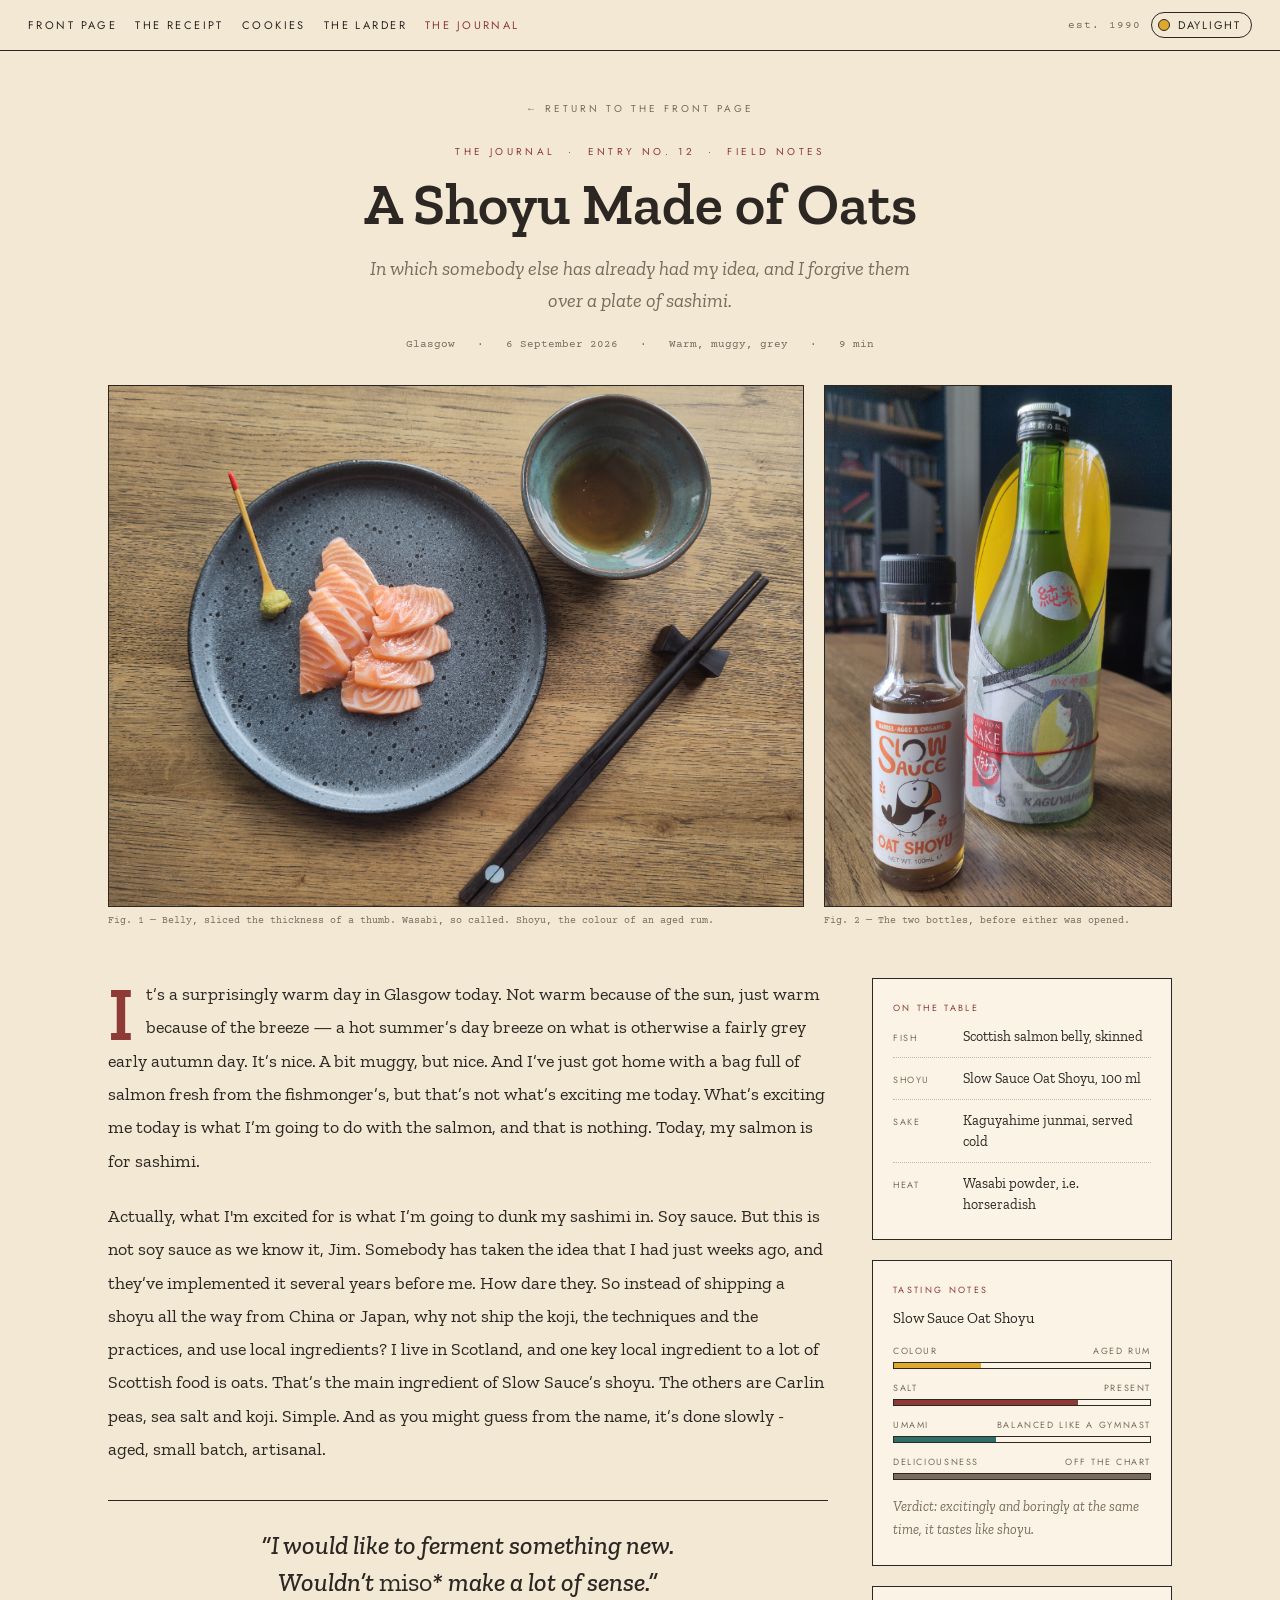
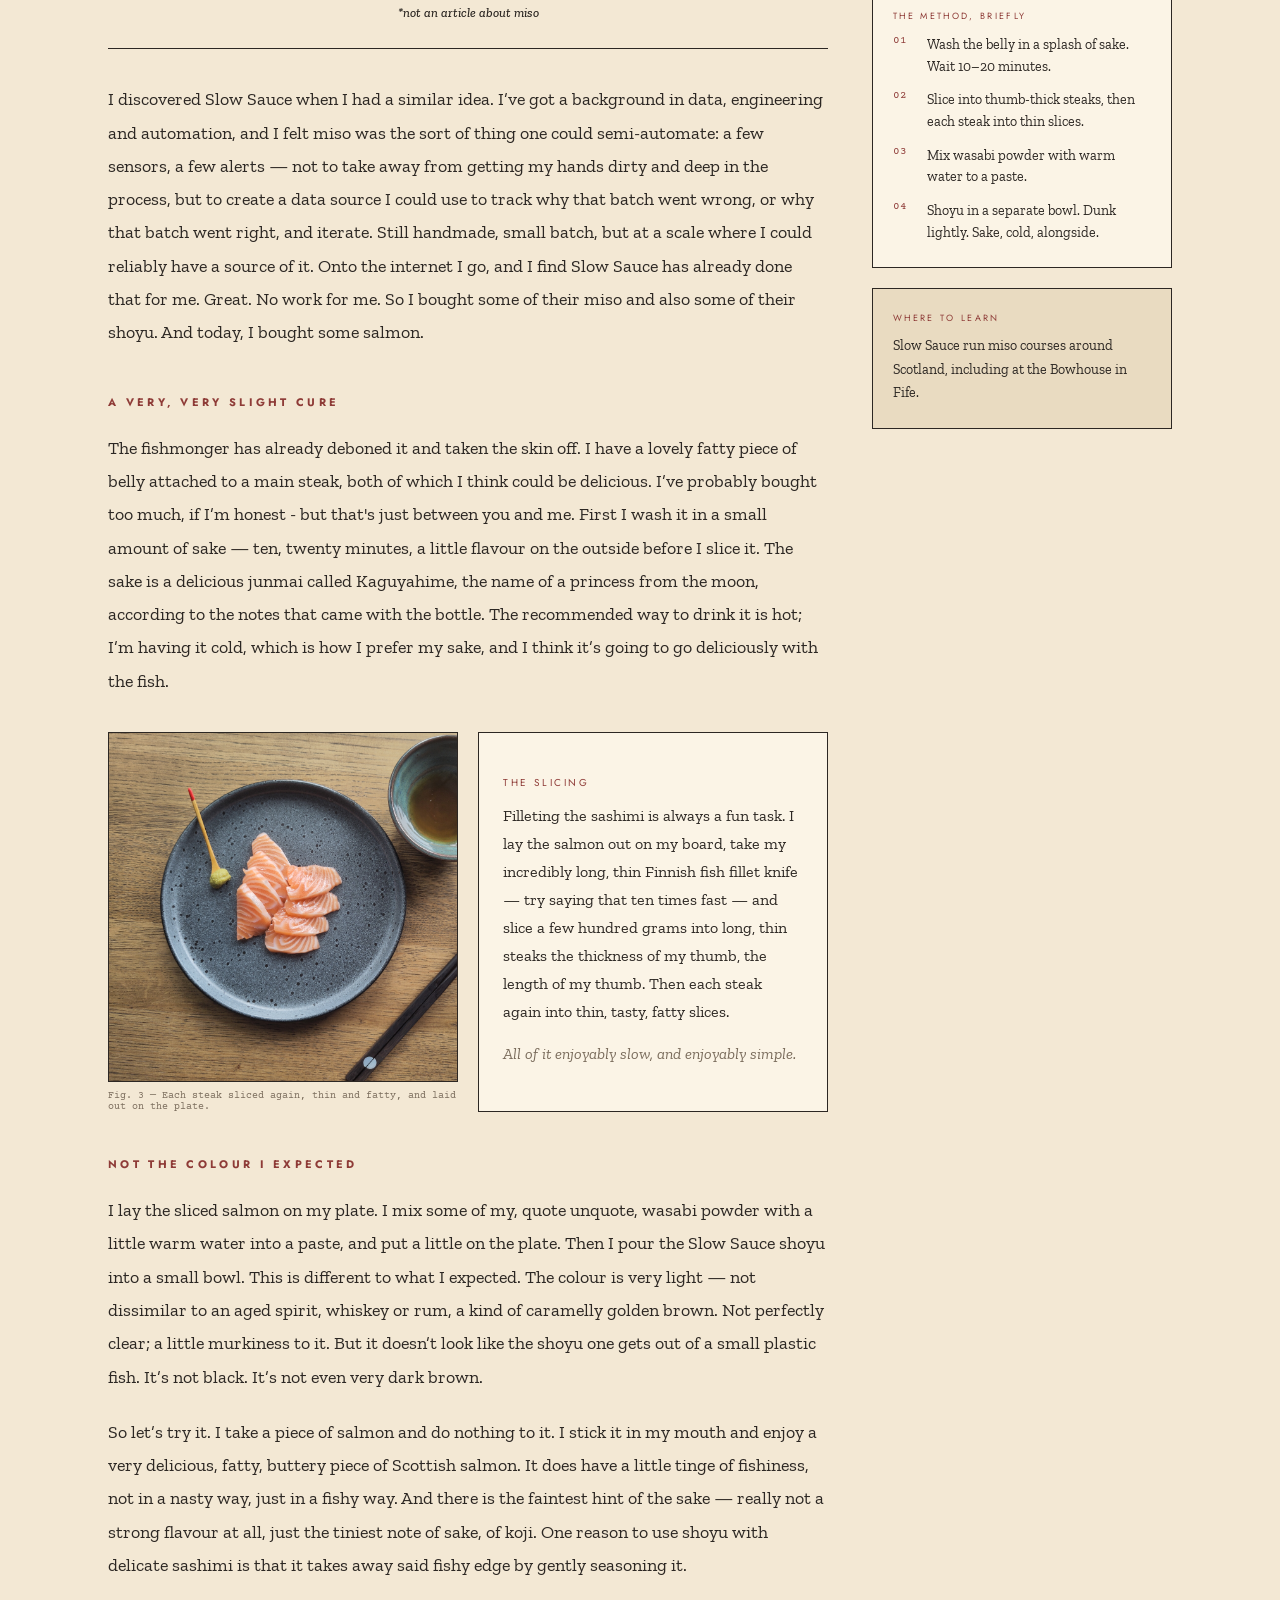
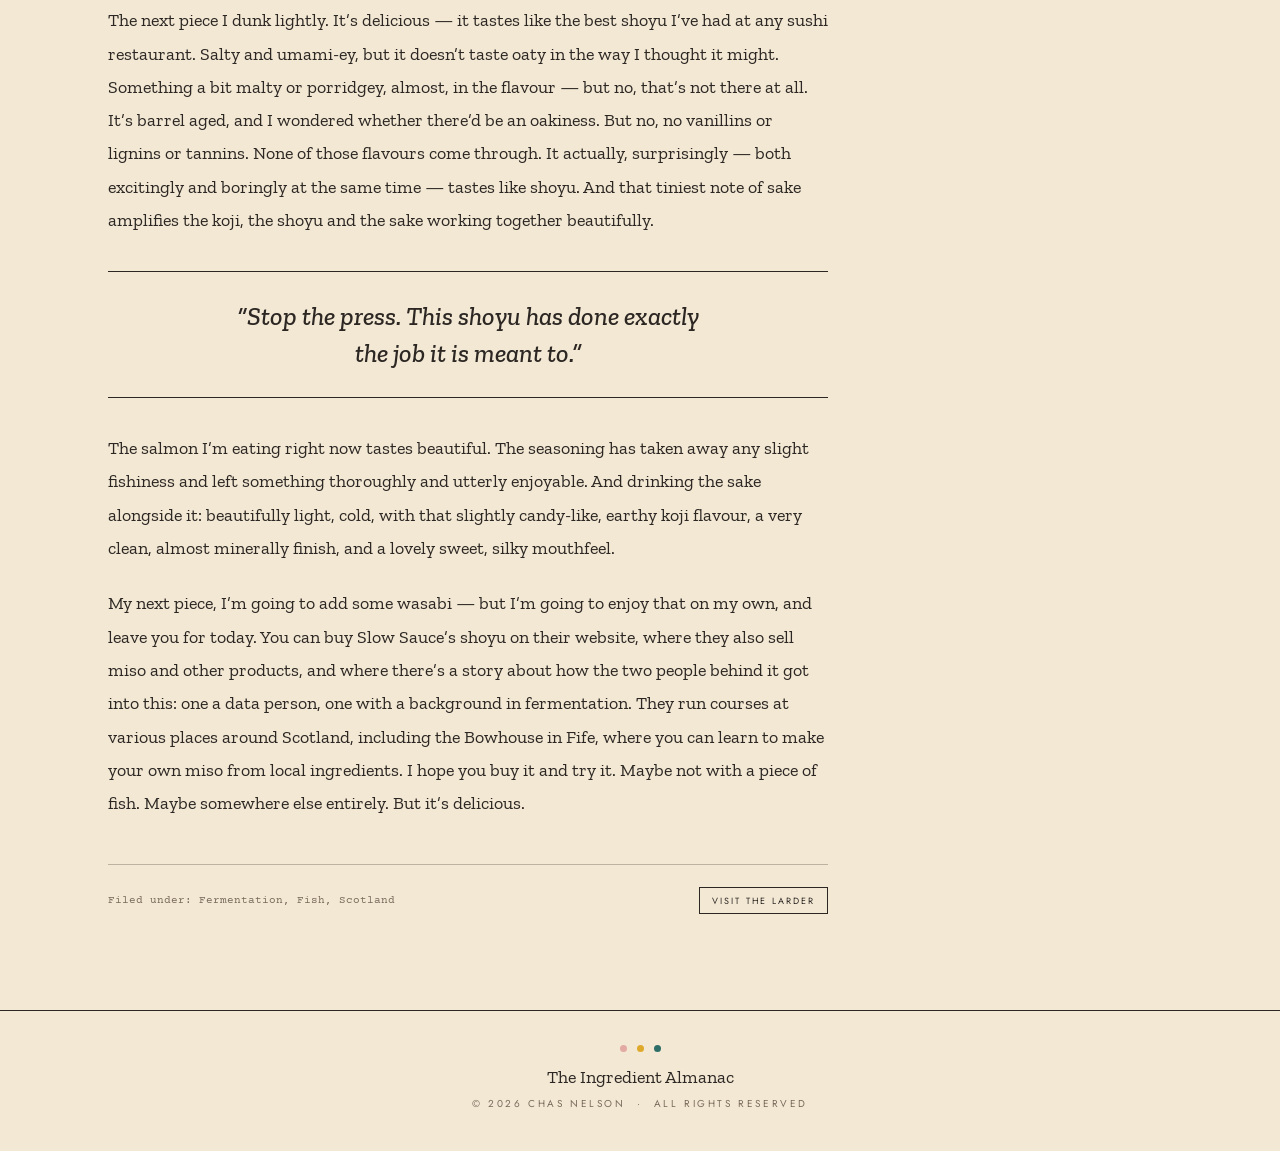
==== commit e72c2a65: "Deploy preview for PR 1 🛫" ====
--- a/pr-preview/pr-1/journal/a-shoyu-made-of-oats.html
+++ b/pr-preview/pr-1/journal/a-shoyu-made-of-oats.html
@@ -43,14 +43,18 @@
   </div>
 
   <div class="journal-figures">
-    <figure class="fig-a">
-      <img src="../assets/blog-sashimi-full.png" alt="Salmon sashimi, wasabi, chopsticks and a bowl of oat shoyu on an oak table">
+    <figure>
+      <div class="fig-a">
+        <img src="../assets/blog-sashimi-full.png" alt="Salmon sashimi, wasabi, chopsticks and a bowl of oat shoyu on an oak table">
+      </div>
+      <figcaption>Fig. 1 — Belly, sliced the thickness of a thumb. Wasabi, so called. Shoyu, the colour of an aged rum.</figcaption>
     </figure>
-    <figcaption style="grid-column:1;">Fig. 1 — Belly, sliced the thickness of a thumb. Wasabi, so called. Shoyu, the colour of an aged rum.</figcaption>
-    <figure class="fig-b">
-      <img src="../assets/blog-bottles.png" alt="A bottle of Slow Sauce oat shoyu beside a bottle of Kaguyahime junmai sake">
+    <figure>
+      <div class="fig-b">
+        <img src="../assets/blog-bottles.png" alt="A bottle of Slow Sauce oat shoyu beside a bottle of Kaguyahime junmai sake">
+      </div>
+      <figcaption>Fig. 2 — The two bottles, before either was opened.</figcaption>
     </figure>
-    <figcaption style="grid-column:2;">Fig. 2 — The two bottles, before either was opened.</figcaption>
   </div>
 
   <div class="journal-body-grid">
